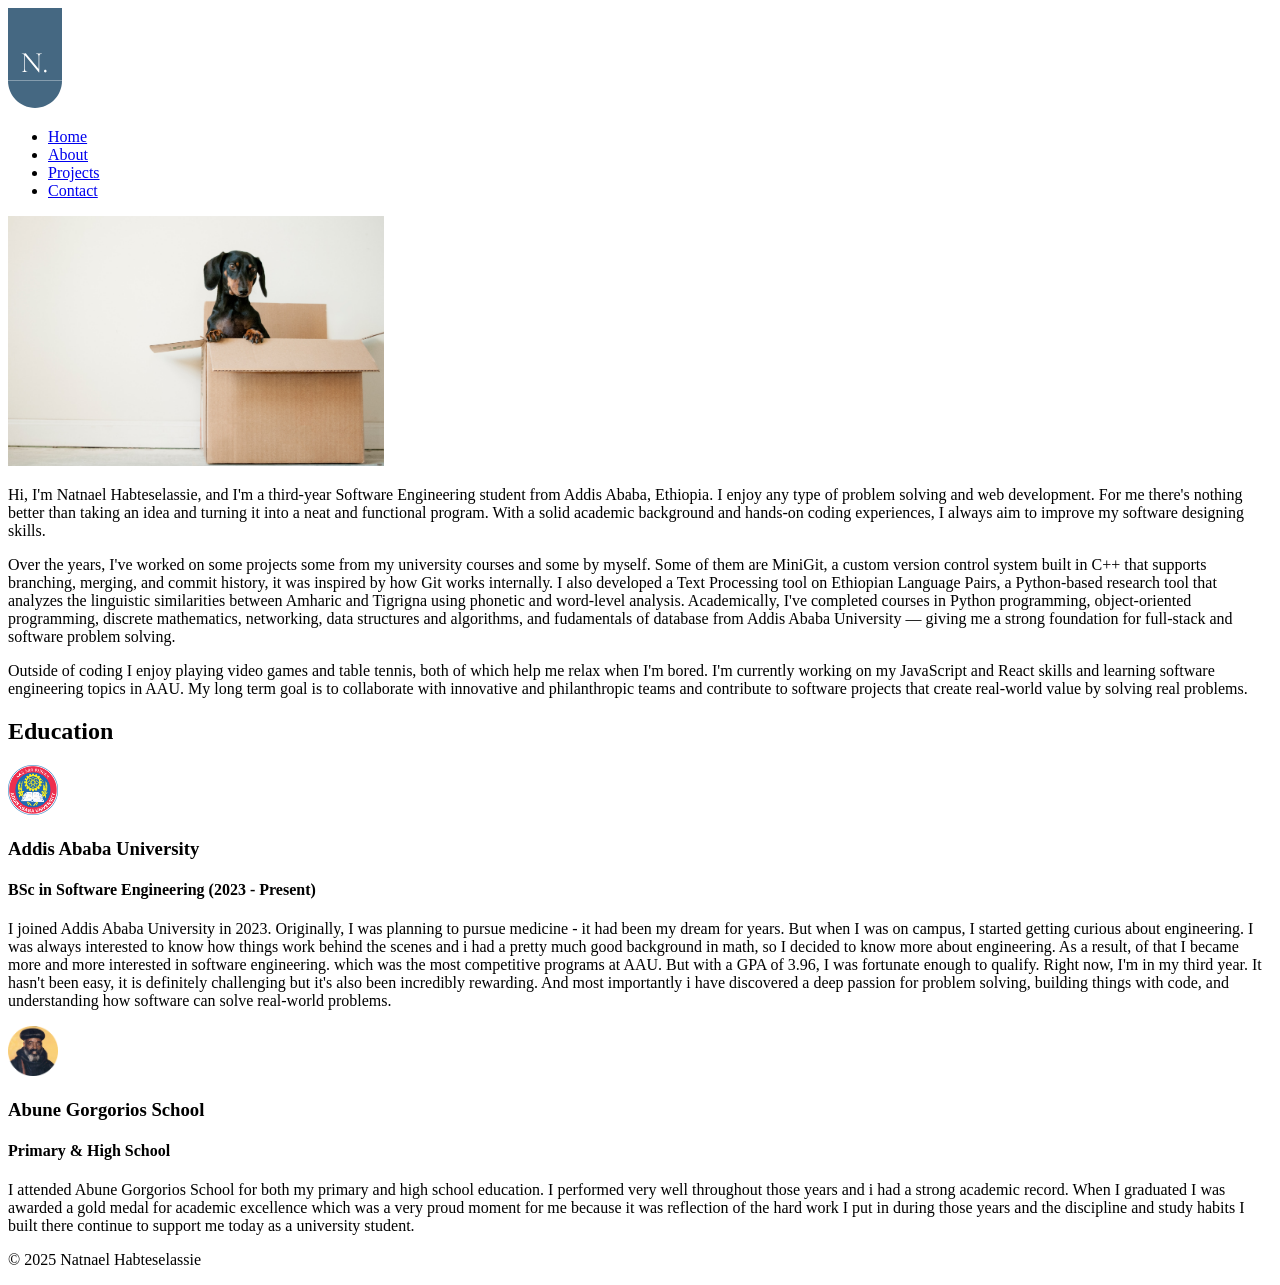
==== public/about.html @ fa22dde0 "added about me page" ====
<!DOCTYPE html>
<html>
  <head>
    <meta charset="UTF-8" />
    <meta name="viewport" content="width=device-width, initial-scale=1.0" />
    <title>Natnael | Software Engineer</title>
    <link rel="icon" href="../assets/images/logo-transparent.svg" />
    <link rel="stylesheet" href="./styles.css" />
    <link rel="stylesheet" href="./public/styles.css" />
    <link rel="preconnect" href="https://fonts.googleapis.com" />
    <link rel="preconnect" href="https://fonts.gstatic.com" crossorigin />
    <link
      href="https://fonts.googleapis.com/css2?family=Cormorant:ital,wght@0,300..700;1,300..700&family=Lato:wght@300;400&display=swap"
      rel="stylesheet"
    />
  </head>
  <body class="page-background">
    <!-- nav-bar -->
    <div class="nav-bar lato-light">
      <a href="../index.html">
        <img
          src="../assets/images/logo-transparent.svg"
          alt="natnael's logo"
          height="100"
        />
      </a>

      <ul class="nav-panel">
        <li><a href="../index.html">Home</a></li>
        <li><a href="#" class="active">About</a></li>
        <li><a href="./projects.html">Projects</a></li>
        <li><a href="../index.html#contact-section">Contact</a></li>
      </ul>
    </div>

    <!-- main-flex -->
    <div class="main-flex">
      <img
        src="../assets/images/dog.jpg"
        alt="an image of a dog"
        height="250"
      />
      <!-- about me -->
      <div class="about-paragraphs lato">
        <p>
          Hi, I'm <span class="highlight">Natnael Habteselassie</span>, and I'm
          a third-year
          <span class="highlight">Software Engineering</span> student from Addis
          Ababa, Ethiopia. I enjoy any type of problem solving and web
          development. For me there's nothing better than taking an idea and
          turning it into a neat and functional program. With a solid academic
          background and hands-on coding experiences, I always aim to improve my
          software designing skills.
        </p>
        <p>
          Over the years, I've worked on some projects some from my university
          courses and some by myself. Some of them are
          <span class="highlight">MiniGit</span>, a custom version control
          system built in C++ that supports branching, merging, and commit
          history, it was inspired by how Git works internally. I also developed
          a
          <span class="highlight"
            >Text Processing tool on Ethiopian Language Pairs</span
          >, a Python-based research tool that analyzes the linguistic
          similarities between Amharic and Tigrigna using phonetic and
          word-level analysis. Academically, I've completed courses in Python
          programming,
          <span class="highlight">object-oriented programming</span>, discrete
          mathematics, networking,
          <span class="highlight">data structures and algorithms</span>, and
          fudamentals of database from Addis Ababa University — giving me a
          strong foundation for full-stack and software problem solving.
        </p>
        <p>
          Outside of coding I enjoy playing video games and table tennis, both
          of which help me relax when I'm bored. I'm currently working on my
          JavaScript and React skills and learning software engineering topics
          in AAU. My long term goal is to collaborate with innovative and
          philanthropic teams and contribute to software projects that create
          real-world value by solving real problems.
        </p>
        <!-- education section -->
        <h2 class="cormorant">Education</h2>
        <div class="edu-header">
          <img
            src="../assets/images/aau-logo.png"
            alt="logo of addis ababa university"
            height="50"
          />
          <h3>Addis Ababa University</h3>
        </div>

        <h4 class="lato-light">BSc in Software Engineering (2023 - Present)</h4>
        <p>
          I joined <span class="highlight">Addis Ababa University</span> in
          2023. Originally, I was
          <span class="highlight">planning to pursue medicine</span> - it had
          been my dream for years. But when I was on campus, I started getting
          curious about engineering. I was always interested to know how things
          work behind the scenes and i had a pretty much good background in
          math, so I decided to know more about engineering. As a result, of
          that I became more and more interested in
          <span class="highlight">software engineering</span>. which was the
          <span class="highlight">most competitive</span> programs at AAU. But
          with a <span class="highlight">GPA of 3.96</span>, I was fortunate
          enough to qualify. Right now, I'm in my third year. It hasn't been
          easy, it is definitely challenging but it's also been incredibly
          rewarding. And most importantly i have discovered a deep passion for
          problem solving, building things with code, and understanding how
          software can solve real-world problems.
        </p>
        <div class="edu-header">
          <img
            src="../assets/images/abune-logo.png"
            alt="abune gorgorios logo"
            height="50"
          />
          <h3>Abune Gorgorios School</h3>
        </div>

        <h4 class="lato-light">Primary & High School</h4>
        <p>
          I attended <span class="highlight">Abune Gorgorios School</span> for
          both my primary and high school education. I performed very well
          throughout those years and i had a strong academic record. When I
          graduated I was awarded a
          <span class="highlight">gold medal for academic excellence</span>
          which was a very proud moment for me because it was reflection of the
          hard work I put in during those years and the discipline and study
          habits I built there continue to support me today as a university
          student.
        </p>
      </div>
    </div>

    <!-- footer -->
    <section class="footer lato-light">
      <footer>
        <p>© 2025 Natnael Habteselassie</p>
      </footer>
    </section>
  </body>
</html>
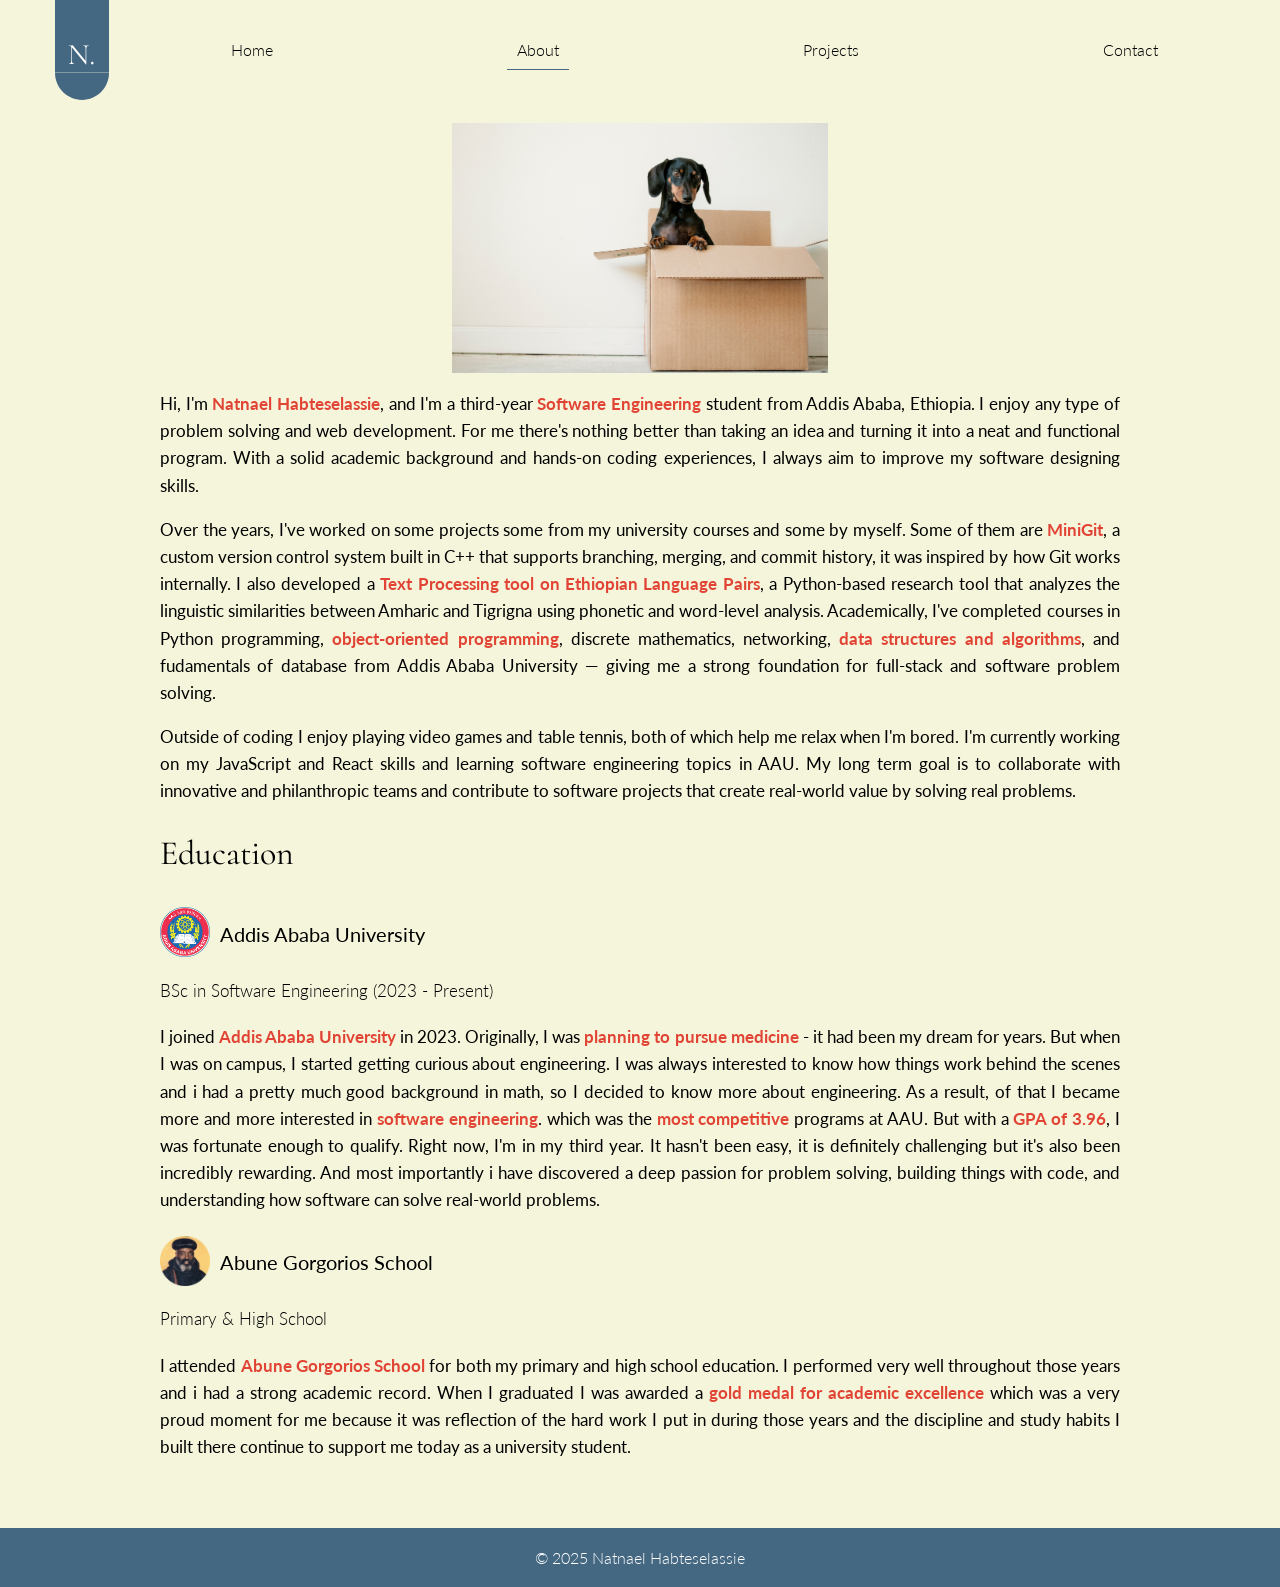
==== commit 3f9908cc: "corrected some file paths" ====
--- a/public/about.html
+++ b/public/about.html
@@ -28,7 +28,7 @@
       <ul class="nav-panel">
         <li><a href="../index.html">Home</a></li>
         <li><a href="#" class="active">About</a></li>
-        <li><a href="./projects.html">Projects</a></li>
+        <li><a href="../index.html#projects-section">Projects</a></li>
         <li><a href="../index.html#contact-section">Contact</a></li>
       </ul>
     </div>
--- a/public/styles.css
+++ b/public/styles.css
@@ -0,0 +1,807 @@
+html {
+  scroll-behavior: smooth;
+}
+
+body {
+  margin: 0;
+  background-color: #faf9f6;
+}
+
+.cormorant {
+  font-family: "Cormorant", serif;
+  font-optical-sizing: auto;
+  font-weight: 400;
+  font-style: normal;
+}
+
+.source-code-font {
+  font-family: "Source Code Pro", monospace;
+  font-optical-sizing: auto;
+  font-weight: 400;
+  font-style: normal;
+  font-size: 16px;
+}
+
+.lato-light {
+  font-family: "Lato", sans-serif;
+  font-weight: 300;
+  font-style: normal;
+}
+
+.lato {
+  font-family: "Lato", sans-serif;
+  font-weight: 400;
+  font-style: normal;
+}
+
+/* home page */
+
+.hero {
+  background-image: url("../assets/images/home-page-background.png");
+  background-size: cover;
+  height: 100vh;
+}
+
+.nav-bar {
+  display: flex;
+}
+
+.nav-bar > a {
+  margin-left: 55px;
+}
+
+.nav-panel {
+  list-style: none;
+  display: flex;
+  justify-content: space-around;
+  width: 150vh;
+  margin-top: 0;
+  padding-left: 0;
+}
+
+.nav-panel a {
+  text-decoration: none;
+  color: black;
+  padding: 10px;
+}
+
+.nav-panel a:hover {
+  border-bottom: 1.3px solid #456882;
+}
+
+.active {
+  border-bottom: 1.3px solid #456882;
+}
+
+.nav-panel > * {
+  margin-top: 40px;
+}
+
+.intro-flex {
+  display: flex;
+  flex-direction: column;
+  justify-content: center;
+  align-items: center;
+}
+
+.intro-flex hr {
+  border: none;
+  height: 2px;
+  width: 0%;
+  background-color: #456882;
+  margin-bottom: 25px;
+  margin-top: 53px;
+  margin-left: 0;
+  margin-right: 0;
+  animation: growLine 1s ease forwards;
+  animation-delay: 0.5s;
+}
+
+@keyframes growLine {
+  to {
+    width: 100%;
+  }
+}
+.greetings {
+  font-size: 66px;
+  text-align: right;
+  margin-bottom: 0;
+}
+
+.name {
+  font-size: 66px;
+  margin-top: 0;
+  color: #456882;
+  margin-bottom: 0;
+}
+
+.job {
+  font-size: 20px;
+  text-align: center;
+  margin-top: 5px;
+  letter-spacing: 0.3em;
+}
+
+.location {
+  font-size: 20px;
+  margin-bottom: 25px;
+}
+
+.social {
+  display: flex;
+  justify-content: space-between;
+  width: 700px;
+}
+
+.social-icon {
+  border-radius: 50%;
+  height: 28px;
+  width: 28px;
+  background-color: #456882;
+  display: flex;
+  justify-content: center;
+  align-items: center;
+  margin-left: 30px;
+  margin-right: 30px;
+  cursor: pointer;
+  transition: transform 0.3s ease, background-color 0.3s ease;
+}
+
+.social-icon:hover {
+  transform: translateY(-3px) scale(1.05);
+  background-color: #35516a;
+  box-shadow: 8px 8px 16px rgba(0, 0, 0, 0.15);
+}
+
+.social-icon svg {
+  display: block;
+}
+
+.email {
+  margin-top: 24px;
+}
+
+.email > a {
+  font-size: 18px;
+  color: #456882;
+}
+
+#about-summary {
+  padding-bottom: 20px;
+}
+
+.section-header {
+  font-size: 34px;
+  margin-bottom: 0;
+  padding-left: 15px;
+  padding-right: 30px;
+}
+
+.small-underline {
+  width: fit-content;
+}
+
+.small-underline hr {
+  height: 2px;
+  background-color: #456882;
+  border: none;
+}
+
+.abt-summary-flex {
+  margin-top: 70px;
+  display: flex;
+  justify-content: space-around;
+}
+.abt-summary-highlight {
+  color: #456882;
+  font-weight: bold;
+}
+
+.text-div {
+  text-align: justify;
+  line-height: 1.6;
+  width: 68%;
+}
+
+.image-div img {
+  border-radius: 50%;
+}
+
+.btn-links {
+  display: flex;
+  justify-content: flex-end;
+}
+
+.btn-links > a {
+  text-decoration: none;
+  background-color: #456882;
+  color: white;
+  padding: 12px 20px;
+  border-radius: 25px;
+  margin-right: 15px;
+  transition: transform 0.2s ease, background-color 0.3s, box-shadow 0.3s ease;
+}
+.btn-links > a:hover {
+  transform: translateY(-4px) scale(1.03);
+  background-color: #35516a;
+  box-shadow: 0 8px 16px rgba(0, 0, 0, 0.15);
+}
+
+.section-break {
+  width: 90%;
+}
+
+/* skills section */
+.main-skills-container {
+  display: flex;
+  justify-content: center;
+  padding-bottom: 20px;
+}
+.skills-flex {
+  display: flex;
+  flex-wrap: wrap;
+  justify-content: center;
+  width: 90%;
+}
+.skill-card {
+  padding: 10px;
+  border: 3px solid #456882;
+  border-radius: 20px;
+  width: 110px;
+  height: 130px;
+  margin-top: 20px;
+  margin-left: 40px;
+  transition: transform 0.3s ease, box-shadow 0.3s ease;
+  box-shadow: 4px 4px 10px rgba(0, 0, 0, 0.2);
+}
+
+.skill-card > div {
+  width: fit-content;
+}
+
+.skill-card:hover {
+  transform: translateY(-4px) scale(1.03);
+  box-shadow: 8px 8px 16px rgba(0, 0, 0, 0.2);
+}
+
+.skill-card > img {
+  border-radius: 20px;
+}
+
+.skill-card h2 {
+  font-weight: 900;
+  color: #456882;
+  margin-top: 0;
+  margin-bottom: 0;
+}
+
+/* projects revised */
+
+.pro-btn-div {
+  display: flex;
+  justify-content: flex-end;
+}
+
+.pro-btn {
+  background-color: #456882;
+  color: white;
+  padding: 10px;
+  border-radius: 5px;
+  margin-right: 15px;
+  margin-top: 0;
+  margin-bottom: 5px;
+}
+
+.projects-intro {
+  padding-left: 3%;
+  padding-right: 3%;
+  text-align: justify;
+  line-height: 1.5;
+}
+
+.pro-hr {
+  border: 0;
+  margin-top: 30px;
+  margin-bottom: 0px;
+  padding: 1px;
+  background-color: rgba(69, 104, 130, 0.2);
+}
+
+.pro-grid {
+  display: grid;
+  grid-template-columns: repeat(auto-fit, minmax(350px, 1fr));
+  grid-template-rows: 1fr 1fr;
+}
+
+/*
+  grid-template-columns: repeat(3, minmax(300px,422px));
+  grid-template-rows: minmax(177px, 249px) minmax(177px, 249px);
+ */
+
+.pro-card {
+  padding-top: 60px;
+  padding-bottom: 30px;
+  display: flex;
+  justify-content: space-evenly;
+  border-right: 2px solid rgba(69, 104, 130, 0.2);
+  border-bottom: 2px solid rgba(69, 104, 130, 0.2);
+}
+
+.pro-card > a {
+  text-decoration: none;
+  color: black;
+  min-width: 220px;
+}
+
+.card-flex {
+  display: flex;
+  flex-direction: column;
+  align-items: center;
+  color: #456882;
+  transition: fill 0.3s ease;
+}
+
+.card-flex svg {
+  transition: transform 0.3s ease;
+}
+
+.card-flex > svg:hover {
+  color: #2b455a;
+  transform: translateY(-2px) scale(1.01);
+}
+
+.card-details {
+  display: flex;
+  justify-content: space-between;
+}
+
+.card-details h2 {
+  margin-bottom: 0;
+  margin-right: 150px;
+  font-size: 29px;
+  color: black;
+}
+.card-details h3 {
+  margin-top: 0;
+  font-size: 18px;
+  color: black;
+}
+
+.view-case-div {
+  display: flex;
+  flex-direction: column;
+  align-items: center;
+  height: fit-content;
+  color: #456882;
+  margin-top: 42px;
+}
+
+.view-case-div p {
+  margin-top: 0;
+  margin-bottom: 0;
+  text-decoration: underline;
+  text-decoration-style: dotted;
+}
+
+.view-case-div svg {
+  transition: fill 0.3s ease;
+}
+
+.view-case-div:hover {
+  color: black;
+}
+
+.last-card {
+  /* display: flex;
+  flex-direction: column;
+  justify-content: center;
+  align-items: center; */
+  height: fit-content;
+  margin-top: 75px;
+  margin-bottom: 95px;
+}
+
+.more-button {
+  font-size: 29px;
+  color: #456882;
+  text-decoration: underline;
+  text-decoration-style: dotted;
+  margin-bottom: 30px;
+}
+
+.more-button:hover {
+  color: #2b455a;
+}
+
+/* contact section */
+#contact-section {
+  background-color: #f7f4e8;
+  padding-top: 10px;
+  overflow: hidden;
+}
+.contact-form {
+  min-height: 75vh;
+  display: flex;
+  align-items: center;
+  justify-content: space-evenly;
+  padding: 40px 0;
+  margin: 0;
+  box-sizing: border-box;
+}
+.contact-form * {
+  padding: 0;
+  margin: 0;
+  box-sizing: border-box;
+}
+
+.contact-left {
+  display: flex;
+  flex-direction: column;
+  align-items: flex-start;
+  gap: 20px;
+  padding: 40px;
+  border: 0.5px solid #456882;
+  border-radius: 40px;
+}
+
+.contact-left-title h2 {
+  font-weight: 600;
+  color: #456882;
+  font-size: 40px;
+  margin-bottom: 5px;
+}
+
+.contact-left-title hr {
+  border: none;
+  width: 120px;
+  height: 5px;
+  background-color: #456882;
+  border-radius: 10px;
+  margin-bottom: 20px;
+}
+
+.contact-inputs {
+  width: 400px;
+  height: 50px;
+  border: none;
+  outline: none;
+  padding-left: 25px;
+  font-weight: 500;
+  color: #666;
+  border-radius: 50px;
+}
+
+.contact-inputs:focus {
+  border: 2px solid #456882;
+}
+
+.contact-left textarea {
+  height: 140px;
+  padding-top: 15px;
+  border-radius: 20px;
+}
+
+.contact-inputs::placeholder {
+  color: #a9a9a9;
+}
+
+.contact-left button {
+  display: flex;
+  align-items: center;
+  font-size: 16px;
+  color: white;
+  border: none;
+  padding: 12px 20px;
+  border-radius: 24px;
+  background-color: #456882;
+  cursor: pointer;
+  transition: transform 0.2s ease, background-color 0.3s, box-shadow 0.3s ease;
+}
+
+.contact-left button:hover {
+  transform: translateY(-4px) scale(1.03);
+  background-color: #35516a;
+  box-shadow: 0 8px 16px rgba(0, 0, 0, 0.15);
+}
+
+.contact-left button img {
+  margin-left: 8px;
+  height: 15px;
+}
+
+.contact-right img {
+  width: 500px;
+}
+
+.contact-flex {
+  display: flex;
+  justify-content: flex-end;
+  padding-bottom: 20px;
+  padding-right: 20px;
+}
+
+.contact-icon {
+  border-radius: 3px;
+  height: 32px;
+  width: 32px;
+  background-color: #456882;
+  display: flex;
+  justify-content: center;
+  align-items: center;
+  margin-left: 30px;
+  margin-right: 30px;
+  cursor: pointer;
+  transition: transform 0.3s ease, background-color 0.3s ease;
+}
+
+.contact-icon:hover {
+  transform: translateY(-3px) scale(1.05);
+  background-color: #35516a;
+  box-shadow: 8px 8px 16px rgba(0, 0, 0, 0.15);
+}
+
+.contact-icon svg {
+  display: block;
+}
+
+/* footer */
+.footer {
+  background-color: #456882;
+  /* margin-top: auto; */
+}
+.footer p {
+  padding-top: 20px;
+  padding-bottom: 20px;
+  margin-bottom: 0;
+  margin-top: 0;
+  color: white;
+  text-align: center;
+}
+
+/* about page */
+.page-background {
+  background-color: beige;
+  /* display: flex;
+  flex-direction: column;
+  min-height: 100vh; */
+}
+
+.main-flex {
+  display: flex;
+  flex-direction: column;
+  align-items: center;
+  margin-top: 20px;
+  margin-bottom: 50px;
+}
+
+.about-paragraphs {
+  width: 75%;
+  text-align: justify;
+  font-size: 17px;
+}
+.about-paragraphs > p {
+  line-height: 1.6;
+}
+.about-paragraphs h2 {
+  font-size: 34px;
+}
+.about-paragraphs h3 {
+  font-weight: 400;
+}
+
+.highlight {
+  color: #e14434;
+  font-weight: bold;
+}
+
+.edu-header {
+  display: flex;
+}
+.edu-header h3 {
+  margin-left: 10px;
+  margin-bottom: 0;
+}
+.edu-header img {
+  margin-top: 5px;
+}
+
+/* projects page */
+
+/* main flex from abt pages is used */
+
+.project-paras {
+  width: 75%;
+  text-align: justify;
+  font-size: 17px;
+}
+
+.project-paras p {
+  line-height: 1.6;
+}
+
+.pro-headers {
+  font-weight: 400;
+  color: #456882;
+}
+.demo-images {
+  width: 75vw;
+  transition: transform 0.3s ease, background-color 0.3s ease;
+}
+/* .demo-images:hover {
+  transform: translateY(-1px) scale(1.05);
+  box-shadow: 8px 8px 16px rgba(0, 0, 0, 0.15);
+} */
+.pro-topics {
+  font-weight: 400;
+  color: #456882;
+}
+
+.pro-page-grid {
+  display: grid;
+  grid-template-columns: 1fr 2fr;
+}
+
+.pro-page-flex {
+  display: flex;
+  justify-content: space-evenly;
+}
+
+.pro-page-list {
+  line-height: 1.5;
+}
+
+/* media queries */
+@media (min-height: 1100px) {
+  .intro-flex {
+    margin-top: 230px;
+  }
+}
+
+@media (max-height: 600px) {
+  .hero {
+    height: fit-content;
+    padding-bottom: 15px;
+  }
+}
+
+@media (max-width: 960px) {
+  .abt-summary-flex {
+    flex-direction: column;
+    justify-content: center;
+    align-items: center;
+    margin-top: 40px;
+  }
+  .text-div {
+    width: 85%;
+  }
+  .contact-right {
+    display: none;
+  }
+}
+
+@media (max-width: 860px) {
+  .intro {
+    margin-top: 80px;
+  }
+  .greetings {
+    font-size: 3.5rem;
+  }
+
+  .name {
+    font-size: 3rem;
+  }
+
+  .job {
+    font-size: 16px;
+  }
+  .social {
+    width: 500px;
+  }
+  .intro-flex hr {
+    margin-top: 100px;
+    margin-bottom: 50px;
+  }
+  .about-paragraphs {
+    width: 80%;
+  }
+  .contact-inputs {
+    width: 80vw;
+  }
+}
+
+@media (max-width: 660px) {
+  .nav-bar > a {
+    margin-left: 25px;
+  }
+  .greetings {
+    font-size: 3rem;
+  }
+
+  .name {
+    font-size: 2.5rem;
+  }
+
+  .job {
+    font-size: 16px;
+  }
+  .social {
+    width: 400px;
+  }
+  .about-paragraphs {
+    width: 85%;
+  }
+  .pro-page-grid {
+    grid-template-columns: 1fr;
+  }
+  .pro-page-flex {
+    flex-direction: column;
+  }
+}
+
+@media (max-width: 550px) {
+  .greetings {
+    font-size: 2.5rem;
+  }
+
+  .name {
+    font-size: 2rem;
+  }
+  .job {
+    font-size: 13px;
+  }
+  .social {
+    width: 350px;
+  }
+
+  .intro-flex hr {
+    margin-bottom: 20px;
+  }
+  .main-skills-container {
+    justify-content: flex-start;
+  }
+  .skill-card {
+    width: 85px;
+    height: 100px;
+  }
+  .skill-card > img {
+    height: 80px;
+  }
+  .skill-card h2 {
+    font-size: 17px;
+  }
+}
+
+@media (max-width: 400px) {
+  .nav-panel {
+    font-size: 15px;
+  }
+  .greetings {
+    font-size: 2.5rem;
+  }
+
+  .name {
+    font-size: 1.9rem;
+  }
+  .contact-left {
+    padding: 38px;
+  }
+}
+
+@media (max-width: 380px) {
+  .nav-panel {
+    font-size: 15px;
+  }
+  .greetings {
+    font-size: 2rem;
+  }
+
+  .name {
+    font-size: 1.7rem;
+  }
+  .text-div {
+    width: 90%;
+  }
+  .contact-left {
+    padding: 25px;
+  }
+}
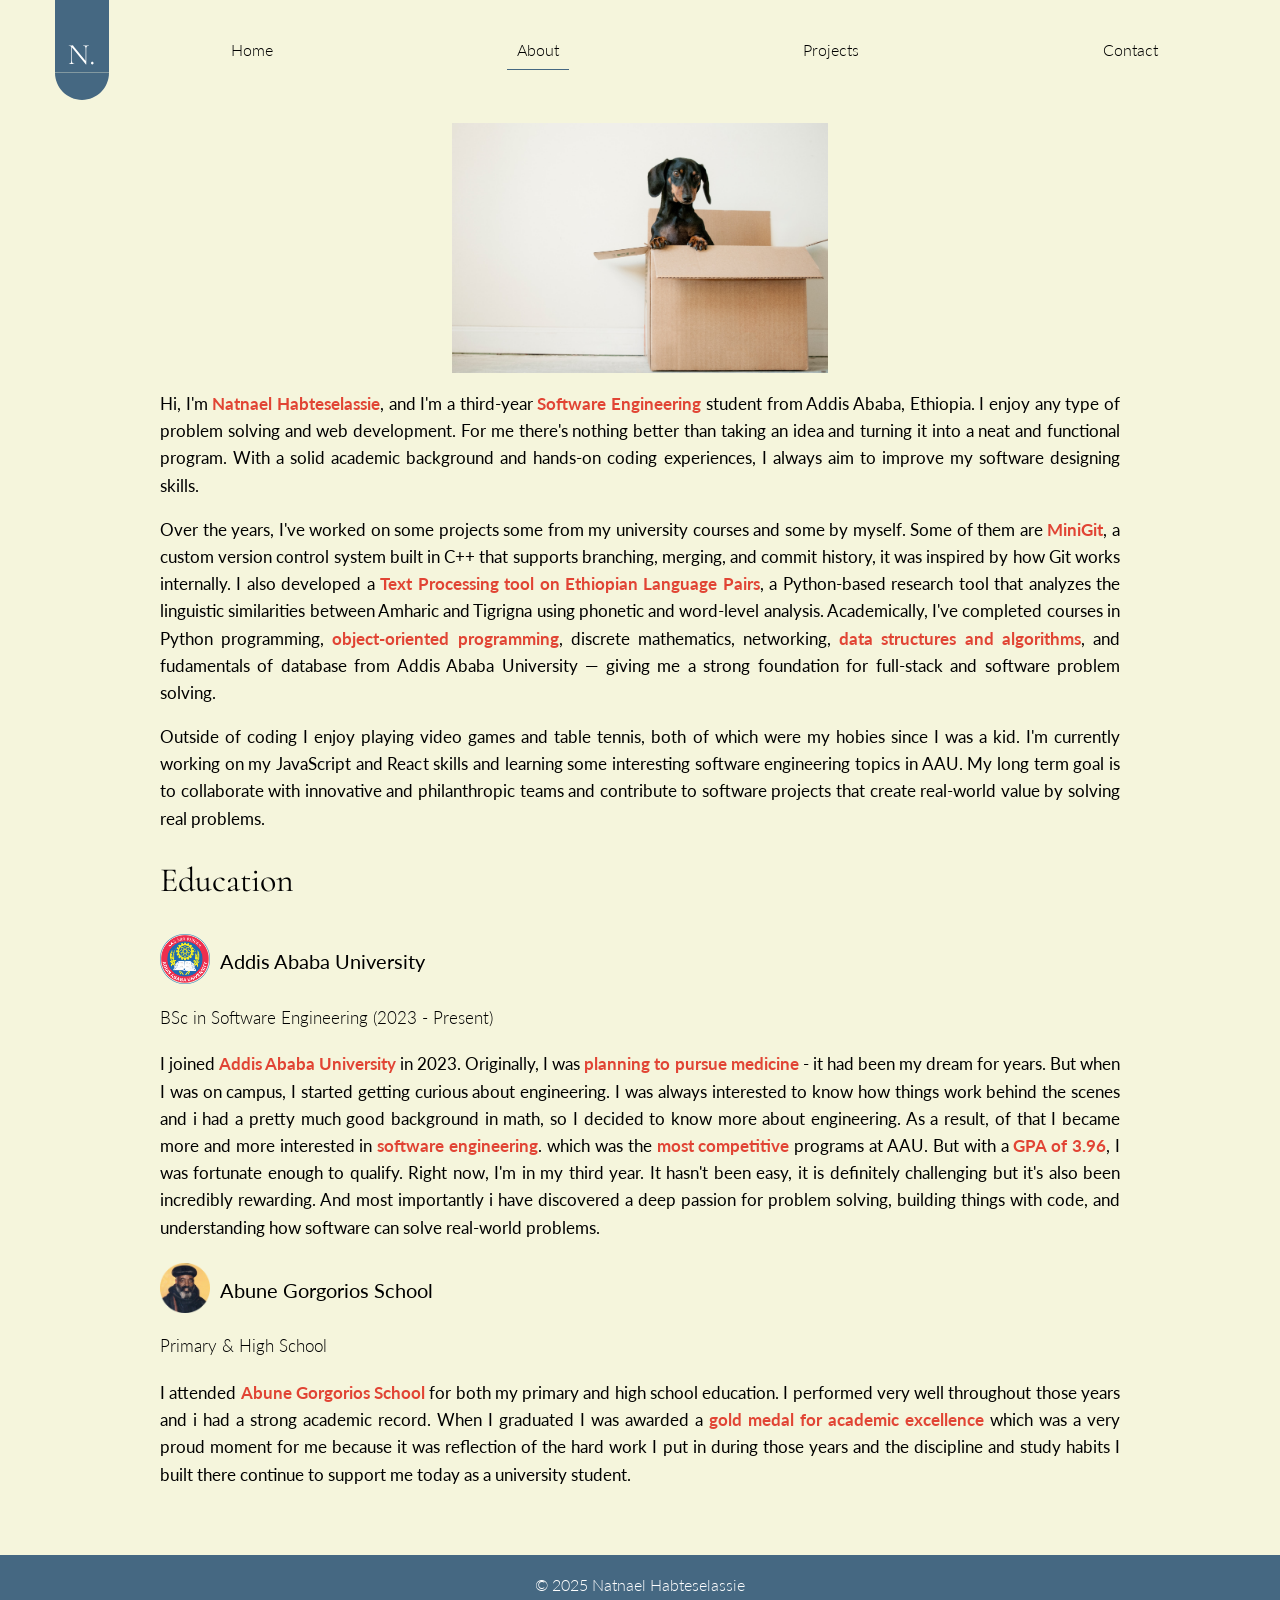
==== commit 0a799d6a: "corrected some grammar mistakes" ====
--- a/public/about.html
+++ b/public/about.html
@@ -73,11 +73,11 @@
         </p>
         <p>
           Outside of coding I enjoy playing video games and table tennis, both
-          of which help me relax when I'm bored. I'm currently working on my
-          JavaScript and React skills and learning software engineering topics
-          in AAU. My long term goal is to collaborate with innovative and
-          philanthropic teams and contribute to software projects that create
-          real-world value by solving real problems.
+          of which were my hobies since I was a kid. I'm currently working on my
+          JavaScript and React skills and learning some interesting software
+          engineering topics in AAU. My long term goal is to collaborate with
+          innovative and philanthropic teams and contribute to software projects
+          that create real-world value by solving real problems.
         </p>
         <!-- education section -->
         <h2 class="cormorant">Education</h2>
--- a/public/styles.css
+++ b/public/styles.css
@@ -222,7 +222,7 @@
   transition: transform 0.2s ease, background-color 0.3s, box-shadow 0.3s ease;
 }
 .btn-links > a:hover {
-  transform: translateY(-4px) scale(1.03);
+  transform: translateY(-2px) scale(1.03);
   background-color: #35516a;
   box-shadow: 0 8px 16px rgba(0, 0, 0, 0.15);
 }
@@ -260,7 +260,7 @@
 }
 
 .skill-card:hover {
-  transform: translateY(-4px) scale(1.03);
+  transform: translateY(-2px) scale(1.03);
   box-shadow: 8px 8px 16px rgba(0, 0, 0, 0.2);
 }
 
@@ -277,7 +277,7 @@
 
 /* projects revised */
 
-.pro-btn-div {
+/* .pro-btn-div {
   display: flex;
   justify-content: flex-end;
 }
@@ -290,7 +290,7 @@
   margin-right: 15px;
   margin-top: 0;
   margin-bottom: 5px;
-}
+} */
 
 .projects-intro {
   padding-left: 3%;
@@ -499,7 +499,7 @@
 }
 
 .contact-left button:hover {
-  transform: translateY(-4px) scale(1.03);
+  transform: translateY(-2px) scale(1.03);
   background-color: #35516a;
   box-shadow: 0 8px 16px rgba(0, 0, 0, 0.15);
 }
@@ -535,7 +535,7 @@
 }
 
 .contact-icon:hover {
-  transform: translateY(-3px) scale(1.05);
+  transform: translateY(-2px) scale(1.05);
   background-color: #35516a;
   box-shadow: 8px 8px 16px rgba(0, 0, 0, 0.15);
 }
@@ -627,6 +627,12 @@
   width: 75vw;
   transition: transform 0.3s ease, background-color 0.3s ease;
 }
+
+.old-house {
+  margin-top: 30px;
+  margin-bottom: 40px;
+  box-shadow: -4px 4px 20px rgba(0, 0, 0, 0.6);
+}
 /* .demo-images:hover {
   transform: translateY(-1px) scale(1.05);
   box-shadow: 8px 8px 16px rgba(0, 0, 0, 0.15);
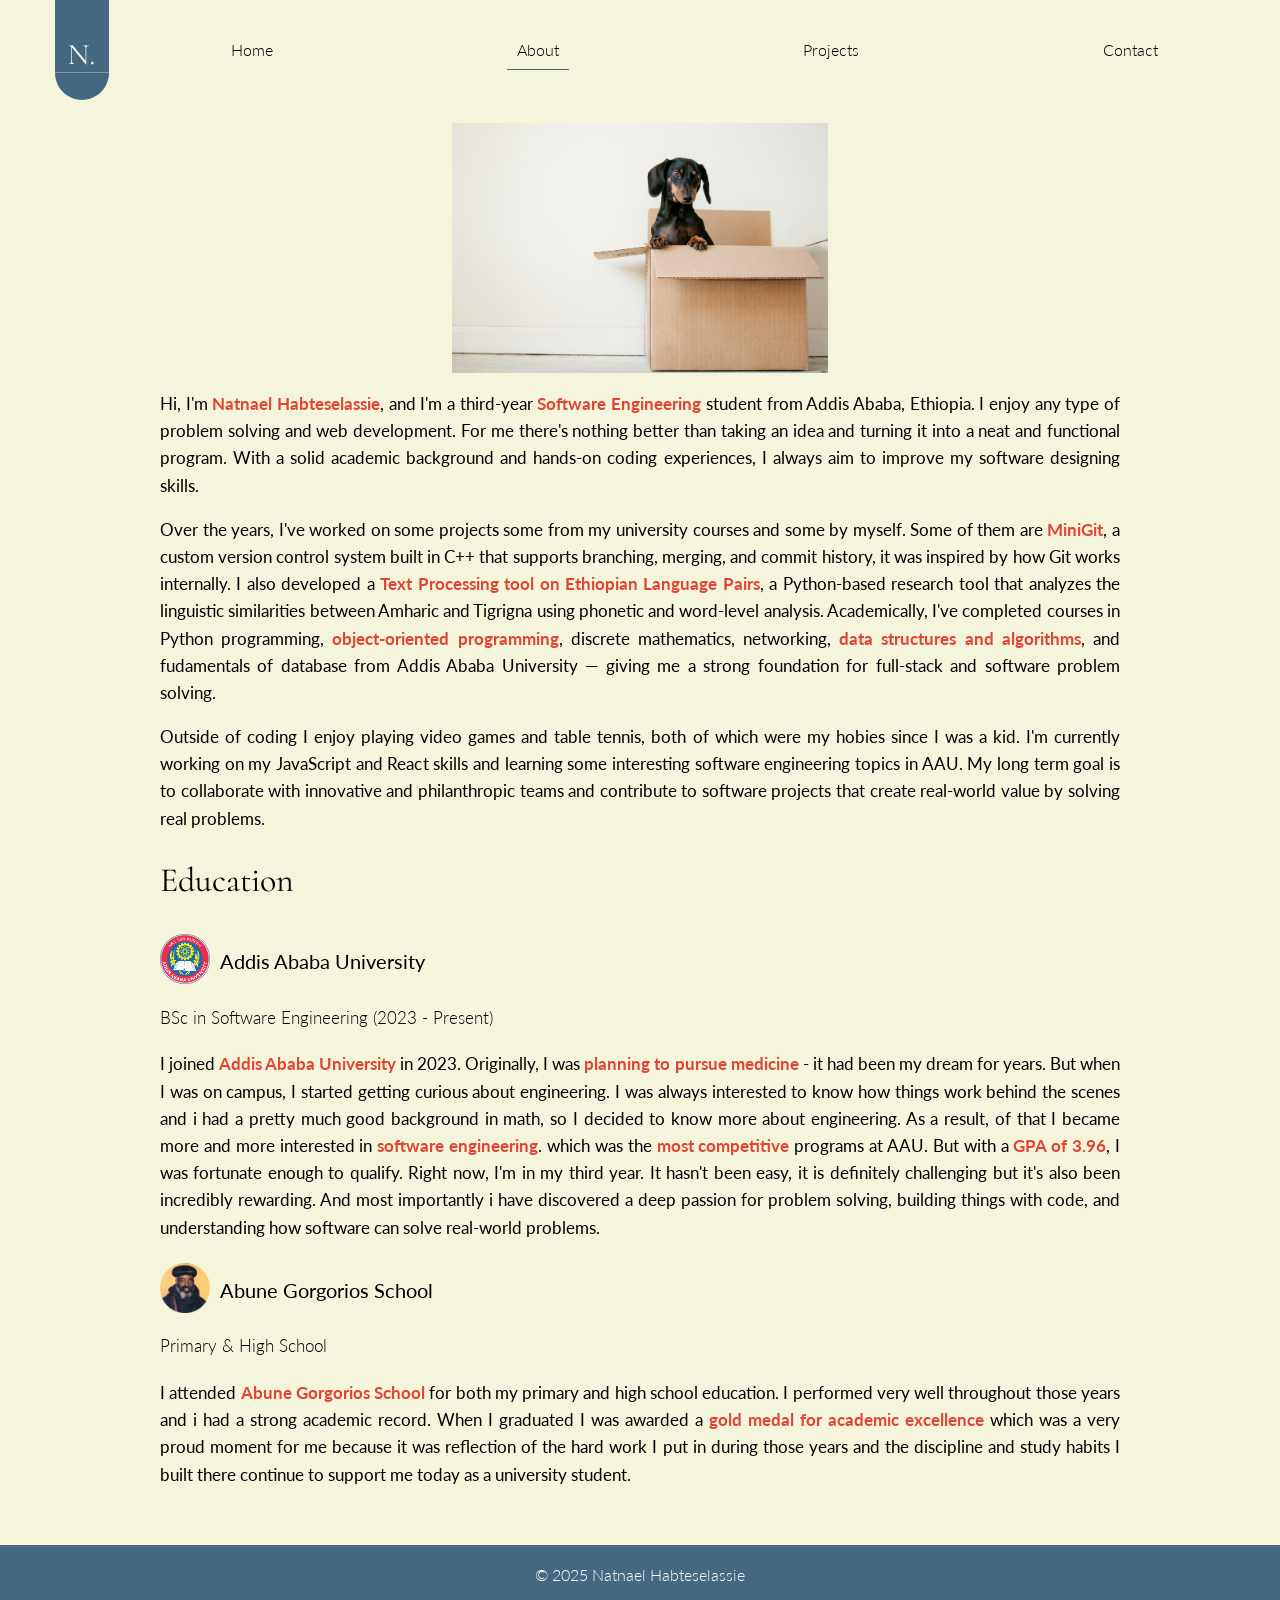
==== commit 536b5cbd: "Add a hamburger menu for smaller devices" ====
--- a/public/about.html
+++ b/public/about.html
@@ -1,9 +1,37 @@
 <!DOCTYPE html>
-<html>
+<html lang="en" prefix="og: http://ogp.me/ns#">
   <head>
     <meta charset="UTF-8" />
     <meta name="viewport" content="width=device-width, initial-scale=1.0" />
-    <title>Natnael | Software Engineer</title>
+    <meta prefix="og: http://ogp.me/ns#" />
+    <meta
+      name="description"
+      content="Natnael Habteselassie is a software engineer and full-stack developer building modern, clean, and user-friendly projects with the latest technologies."
+    />
+    <meta property="og:title" content="Natnael Habteselassie | About" />
+    <meta
+      property="og:description"
+      content="Natnael Habteselassie is a software engineer and full-stack developer building modern, clean, and user-friendly projects with the latest technologies."
+    />
+    <meta property="og:url" content="https://nati-hab.netlify.app/" />
+    <meta
+      property="og:image"
+      content="https://nati-hab.netlify.app/assets/images/preview.png"
+    />
+    <meta property="og:type" content="website" />
+    <meta name="twitter:card" content="summary_large_image" />
+    <meta property="twitter:domain" content="nati-hab.netlify.app" />
+    <meta property="twitter:url" content="https://nati-hab.netlify.app/" />
+    <meta name="twitter:title" content="Natnael Habteselassie | About" />
+    <meta
+      name="twitter:description"
+      content="Natnael Habteselassie is a software engineer and full-stack developer building modern, clean, and user-friendly projects with the latest technologies."
+    />
+    <meta
+      name="twitter:image"
+      content="https://nati-hab.netlify.app/assets/images/preview.png"
+    />
+    <title>Natnael Habteselassie | About</title>
     <link rel="icon" href="../assets/images/logo-transparent.svg" />
     <link rel="stylesheet" href="./styles.css" />
     <link rel="stylesheet" href="./public/styles.css" />
@@ -31,6 +59,56 @@
         <li><a href="../index.html#projects-section">Projects</a></li>
         <li><a href="../index.html#contact-section">Contact</a></li>
       </ul>
+
+      <!-- hamburger button for mobile -->
+      <button class="nav-hamburger" aria-label="Open navigation menu" aria-expanded="false" aria-controls="mobile-nav-drawer">
+        <svg
+          xmlns="http://www.w3.org/2000/svg"
+          width="30"
+          height="30"
+          viewBox="0 0 24 24"
+          fill="none"
+          stroke="currentColor"
+          stroke-width="2.2"
+          stroke-linecap="round"
+          stroke-linejoin="round"
+        >
+          <line x1="4" y1="6" x2="20" y2="6"></line>
+          <line x1="4" y1="12" x2="20" y2="12"></line>
+          <line x1="4" y1="18" x2="20" y2="18"></line>
+        </svg>
+      </button>
+
+      <!-- backdrop overlay -->
+      <div class="nav-overlay" aria-hidden="true"></div>
+
+      <!-- right-side slide-in drawer -->
+      <nav id="mobile-nav-drawer" class="nav-drawer" aria-label="Mobile Navigation">
+        <div class="nav-drawer-header">
+          <button class="nav-close-btn" aria-label="Close navigation menu">
+            <svg
+              xmlns="http://www.w3.org/2000/svg"
+              width="26"
+              height="26"
+              viewBox="0 0 24 24"
+              fill="none"
+              stroke="currentColor"
+              stroke-width="2.2"
+              stroke-linecap="round"
+              stroke-linejoin="round"
+            >
+              <line x1="18" y1="6" x2="6" y2="18"></line>
+              <line x1="6" y1="6" x2="18" y2="18"></line>
+            </svg>
+          </button>
+        </div>
+        <ul class="nav-drawer-links lato">
+          <li><a href="../index.html">Home</a></li>
+          <li><a href="#" class="active">About</a></li>
+          <li><a href="../index.html#projects-section">Projects</a></li>
+          <li><a href="../index.html#contact-section">Contact</a></li>
+        </ul>
+      </nav>
     </div>
 
     <!-- main-flex -->
@@ -139,5 +217,7 @@
         <p>© 2025 Natnael Habteselassie</p>
       </footer>
     </section>
+    <!-- external js-->
+    <script src="./main.js"></script>
   </body>
 </html>
--- a/public/styles.css
+++ b/public/styles.css
@@ -1,5 +1,15 @@
 html {
   scroll-behavior: smooth;
+}
+
+::-moz-selection {
+  color: white;
+  background: #456882;
+}
+
+::selection {
+  color: white;
+  background: #456882;
 }
 
 body {
@@ -34,7 +44,7 @@
   font-style: normal;
 }
 
-/* home page */
+/*=== home page === */
 
 .hero {
   background-image: url("../assets/images/home-page-background.png");
@@ -48,6 +58,152 @@
 
 .nav-bar > a {
   margin-left: 55px;
+}
+
+/* Hamburger button (hidden on desktop) */
+.nav-hamburger {
+  display: none;
+  background: none;
+  border: none;
+  cursor: pointer;
+  padding: 10px;
+  color: #456882;
+  margin-left: auto;
+  margin-right: 35px;
+  align-self: center;
+  border-radius: 8px;
+  transition: background-color 0.2s ease, transform 0.2s ease;
+  z-index: 1001;
+}
+
+.nav-hamburger:hover {
+  background-color: rgba(69, 104, 130, 0.1);
+}
+
+.nav-hamburger:focus-visible {
+  outline: 2px solid #456882;
+  outline-offset: 2px;
+}
+
+.nav-hamburger svg {
+  display: block;
+}
+
+/* Side Drawer Overlay */
+.nav-overlay {
+  display: none;
+  position: fixed;
+  top: 0;
+  left: 0;
+  width: 100vw;
+  height: 100vh;
+  background-color: rgba(0, 0, 0, 0.4);
+  backdrop-filter: blur(2px);
+  -webkit-backdrop-filter: blur(2px);
+  z-index: 1000;
+  opacity: 0;
+  transition: opacity 0.3s ease;
+}
+
+.nav-overlay.active {
+  display: block;
+  opacity: 1;
+}
+
+/* Mobile Drawer */
+.nav-drawer {
+  position: fixed;
+  top: 0;
+  right: 0;
+  width: 280px;
+  max-width: 80vw;
+  height: 100vh;
+  height: 100dvh;
+  background-color: beige;
+  box-shadow: -5px 0 25px rgba(0, 0, 0, 0.15);
+  z-index: 1002;
+  display: flex;
+  flex-direction: column;
+  transform: translateX(100%);
+  transition: transform 0.3s cubic-bezier(0.4, 0, 0.2, 1);
+  visibility: hidden;
+  box-sizing: border-box;
+}
+
+.nav-drawer.open {
+  transform: translateX(0);
+  visibility: visible;
+}
+
+.nav-drawer-header {
+  display: flex;
+  justify-content: flex-end;
+  align-items: center;
+  padding: 24px 24px 16px 24px;
+}
+
+.nav-close-btn {
+  background: none;
+  border: none;
+  cursor: pointer;
+  padding: 8px;
+  color: #456882;
+  border-radius: 50%;
+  display: flex;
+  align-items: center;
+  justify-content: center;
+  transition: background-color 0.2s ease, transform 0.2s ease;
+}
+
+.nav-close-btn:hover {
+  background-color: rgba(69, 104, 130, 0.1);
+  transform: rotate(90deg);
+}
+
+.nav-close-btn:focus-visible {
+  outline: 2px solid #456882;
+  outline-offset: 2px;
+}
+
+.nav-drawer-links {
+  list-style: none;
+  display: flex;
+  flex-direction: column;
+  padding: 10px 24px;
+  margin: 0;
+  gap: 8px;
+}
+
+.nav-drawer-links li {
+  margin: 0;
+}
+
+.nav-drawer-links a {
+  text-decoration: none;
+  color: #8a8a8a;
+  font-size: 1.15rem;
+  padding: 12px 16px;
+  display: block;
+  transition: color 0.2s ease, padding-left 0.2s ease;
+  border-bottom: none;
+}
+
+.nav-drawer-links a:hover {
+  color: #456882;
+  padding-left: 20px;
+}
+
+.nav-drawer-links a.active {
+  color: #456882;
+  font-weight: bold;
+  background-color: transparent;
+  border-bottom: none;
+  border-left: none;
+}
+
+/* Prevent body scroll when drawer open */
+body.drawer-open {
+  overflow: hidden;
 }
 
 .nav-panel {
@@ -166,6 +322,7 @@
   color: #456882;
 }
 
+/* === about summary section === */
 #about-summary {
   padding-bottom: 20px;
 }
@@ -231,7 +388,7 @@
   width: 90%;
 }
 
-/* skills section */
+/* === skills section === */
 .main-skills-container {
   display: flex;
   justify-content: center;
@@ -275,7 +432,7 @@
   margin-bottom: 0;
 }
 
-/* projects revised */
+/* === projects revised === */
 
 /* .pro-btn-div {
   display: flex;
@@ -558,7 +715,7 @@
   text-align: center;
 }
 
-/* about page */
+/* === about page === */
 .page-background {
   background-color: beige;
   /* display: flex;
@@ -571,7 +728,7 @@
   flex-direction: column;
   align-items: center;
   margin-top: 20px;
-  margin-bottom: 50px;
+  margin-bottom: 40px;
 }
 
 .about-paragraphs {
@@ -605,7 +762,7 @@
   margin-top: 5px;
 }
 
-/* projects page */
+/* === projects page === */
 
 /* main flex from abt pages is used */
 
@@ -629,9 +786,11 @@
 }
 
 .old-house {
-  margin-top: 30px;
-  margin-bottom: 40px;
+  margin-top: 10px;
+  margin-bottom: 15px;
   box-shadow: -4px 4px 20px rgba(0, 0, 0, 0.6);
+  width: 52vw;
+  margin-left: 11vw;
 }
 /* .demo-images:hover {
   transform: translateY(-1px) scale(1.05);
@@ -642,6 +801,52 @@
   color: #456882;
 }
 
+/* === device tabs selector === */
+.device-tabs-container {
+  display: flex;
+  justify-content: flex-start;
+  margin: 30px 0 35px 0;
+  width: 100%;
+}
+
+.device-tabs {
+  display: inline-flex;
+  align-items: center;
+  background: rgba(69, 104, 130, 0.08);
+  border: 1px solid rgba(69, 104, 130, 0.2);
+  border-radius: 50px;
+  padding: 6px 8px;
+  gap: 8px;
+  max-width: 100%;
+  box-sizing: border-box;
+}
+
+.device-tab-btn {
+  background: transparent;
+  border: none;
+  outline: none;
+  font-size: 16px;
+  font-weight: 500;
+  color: #456882;
+  padding: 10px 24px;
+  border-radius: 40px;
+  cursor: pointer;
+  white-space: nowrap;
+  transition: all 0.25s ease;
+  user-select: none;
+}
+
+.device-tab-btn:hover:not(.active) {
+  background-color: rgba(69, 104, 130, 0.12);
+  color: #2b455a;
+}
+
+.device-tab-btn.active {
+  background-color: #456882;
+  color: #ffffff;
+  box-shadow: 0 4px 12px rgba(69, 104, 130, 0.25);
+}
+
 .pro-page-grid {
   display: grid;
   grid-template-columns: 1fr 2fr;
@@ -654,12 +859,75 @@
 
 .pro-page-list {
   line-height: 1.5;
+}
+
+/* FAQ'S */
+
+.faq {
+  margin: 0;
+  margin-bottom: 50px;
+  padding: 0;
+  box-sizing: border-box;
+}
+
+.faq-toggle span {
+  text-align: left;
+}
+
+.questions-container {
+  max-width: 950px;
+  margin: 0 auto;
+}
+
+.question {
+  border-bottom: 1px solid #456882;
+}
+.question button {
+  width: 100%;
+  background-color: beige;
+  display: flex;
+  justify-content: space-between;
+  align-items: center;
+  padding: 20px 15px;
+  border: none;
+  outline: none;
+  font-size: 17px;
+  color: black;
+  font-weight: 500;
+  cursor: pointer;
+}
+.question p {
+  font-size: 16px;
+  max-height: 0;
+  opacity: 0;
+  line-height: 1.5;
+  overflow: hidden;
+  transition: all 0.6s ease;
+  margin: 0;
+  color: #2e2e2e;
+}
+.d-arrow {
+  transition: transform 0.5s ease-in;
+  color: #456882;
+}
+
+/* === a class added when button is clicked === */
+.question p.show {
+  max-height: 200px;
+  opacity: 1;
+  padding: 0px 15px 30px 15px;
+}
+.question button .d-arrow.rotate {
+  transform: rotate(180deg);
 }
 
 /* media queries */
 @media (min-height: 1100px) {
   .intro-flex {
     margin-top: 230px;
+  }
+  .questions-container {
+    max-width: 75%;
   }
 }
 
@@ -715,10 +983,24 @@
   }
 }
 
+@media (max-width: 768px) {
+  .nav-panel {
+    display: none;
+  }
+  .nav-hamburger {
+    display: flex;
+    align-items: center;
+    justify-content: center;
+  }
+}
+
 @media (max-width: 660px) {
   .nav-bar > a {
     margin-left: 25px;
   }
+  .nav-hamburger {
+    margin-right: 20px;
+  }
   .greetings {
     font-size: 3rem;
   }
@@ -741,6 +1023,13 @@
   }
   .pro-page-flex {
     flex-direction: column;
+  }
+  .device-tabs-container {
+    justify-content: center;
+  }
+  .device-tab-btn {
+    padding: 8px 16px;
+    font-size: 15px;
   }
 }
 
@@ -775,6 +1064,20 @@
   .skill-card h2 {
     font-size: 17px;
   }
+  .question button {
+    font-size: 16px;
+  }
+  .question p {
+    font-size: 15px;
+  }
+  .device-tabs {
+    gap: 4px;
+    padding: 4px 6px;
+  }
+  .device-tab-btn {
+    padding: 7px 12px;
+    font-size: 14px;
+  }
 }
 
 @media (max-width: 400px) {
@@ -791,6 +1094,10 @@
   .contact-left {
     padding: 38px;
   }
+  .device-tab-btn {
+    padding: 6px 10px;
+    font-size: 13px;
+  }
 }
 
 @media (max-width: 380px) {
@@ -810,4 +1117,13 @@
   .contact-left {
     padding: 25px;
   }
-}
+  .device-tabs {
+    gap: 2px;
+    padding: 3px 4px;
+  }
+  .device-tab-btn {
+    padding: 6px 8px;
+    font-size: 12px;
+  }
+}
+
